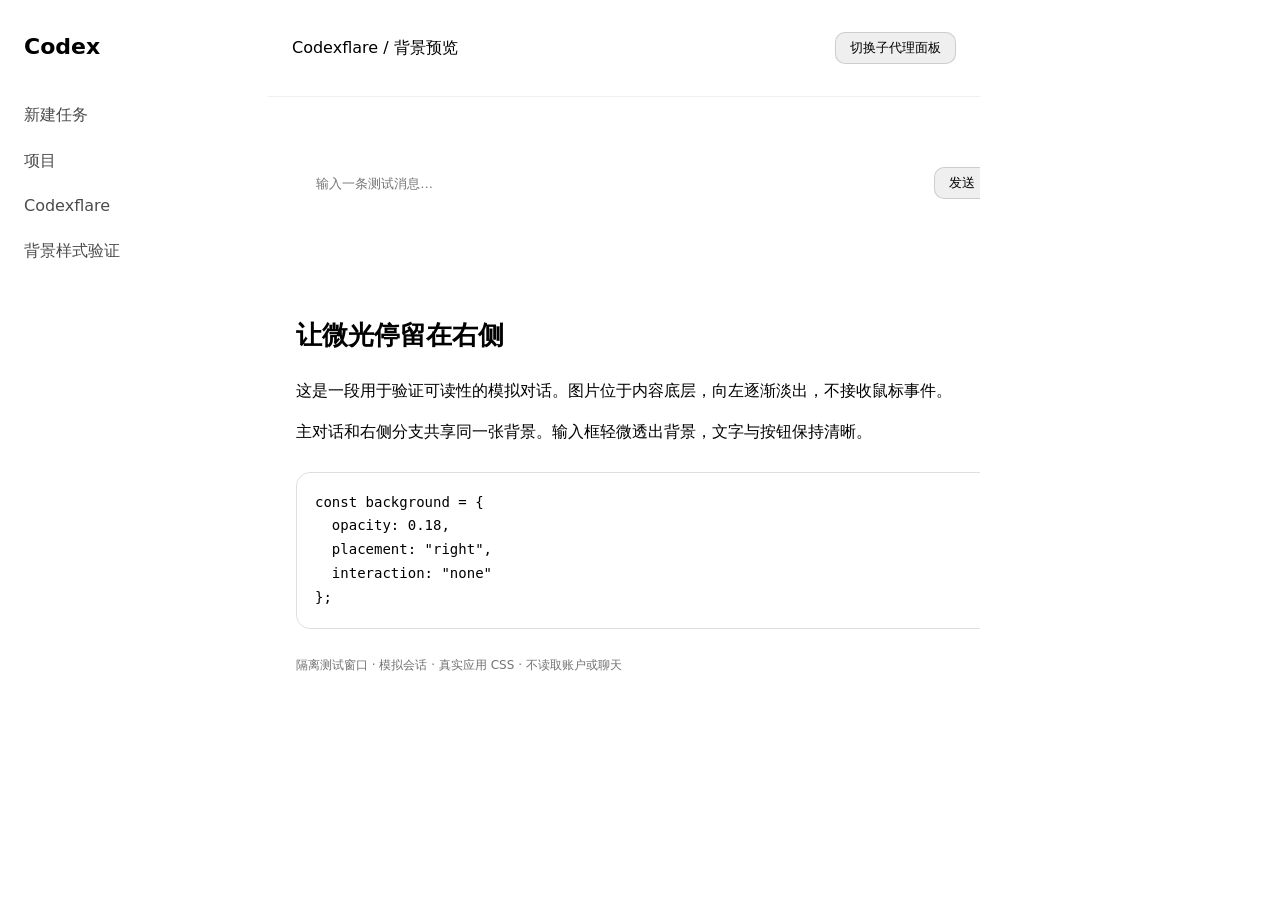
==== tests/background_fixture.html @ 4bb2a065 "feat: 完善 Codexflare 外观定制并准备 RPM 发布" ====
<!doctype html>
<html lang="zh-CN" data-theme="dark" data-codex-window-type="electron" data-app-shell-unified-tab-strip="true">
<head>
  <meta charset="utf-8">
  <meta http-equiv="Content-Security-Policy" content="default-src 'none'; style-src 'self' 'unsafe-inline'; img-src 'self'; font-src 'self'">
  <title>Codexflare · 背景隔离验证</title>
  <link rel="stylesheet" href="./assets/app-shared-f2d570e85ceb.css">
  <link rel="stylesheet" href="./assets/app-initial-c43288484373.css">
  <link rel="stylesheet" href="./assets/thread-scroll-layout-24b9bd243051.css">
  <link rel="stylesheet" href="./assets/codex-background.css">
  <style>
    html, body { margin: 0; width: 100%; height: 100%; overflow: hidden; }
    body { font: 16px/1.7 system-ui, sans-serif; color: var(--color-text-primary); display: flex; }
    #root { display: flex; width: 100%; height: 100%; min-width: 0; min-height: 0; }
    .sidebar { width: 220px; flex: none; padding: 28px 24px; background: var(--color-surface-secondary); }
    .sidebar h1 { margin: 0 0 36px; font-size: 22px; font-weight: 650; }
    .sidebar p { margin: 18px 0; opacity: .7; }
    main { --height-toolbar: 64px; }
    header { height: 64px; flex: none; padding: 16px 24px; border-bottom: 1px solid #8882; display: flex; justify-content: space-between; align-items: center; }
    ._WorkspaceContent_yl8z4_2 { position: relative; isolation: isolate; flex: 1; min-height: 0; display: flex; }
    .thread-probe { position: relative; height: 100%; min-height: 0; flex: 1; --thread-scroll-padding-bottom: 160px; --thread-composer-bottom-inset: 24px; }
    .thread-scroll-container { height: 100%; overflow: auto; display: flex; flex-direction: column-reverse; }
    .transcript { min-height: 100%; display: flex; flex-direction: column; flex-shrink: 0; }
    .conversation, .footer-content { width: min(760px, 100%); margin-inline: auto; padding: 28px; }
    .conversation { padding-top: 60px; }
    .conversation h2 { margin: 0 0 20px; font-size: 26px; font-weight: 600; }
    .conversation p { margin: 14px 0; }
    pre { border: 1px solid #8884; border-radius: 14px; padding: 18px; font: 14px/1.7 monospace; margin: 26px 0; }
    .footer-content { padding-block: 16px 0; position: relative; z-index: 10; pointer-events: auto; }
    .composer { min-height: 104px; display: flex; flex-direction: row; align-items: center; gap: 12px; padding: 18px; }
    input { flex: 1; width: 0; border: 0; outline: none; background: transparent; }
    button { border: 1px solid #8885; border-radius: 10px; padding: 6px 14px; cursor: pointer; }
    .note { font-size: 12px; opacity: .55; }
    #right-panel { position: relative; width: 400px; flex: none; min-width: 0; border-left: 1px solid var(--color-border); }
    #right-panel[hidden] { display: none; }
    #pane-frame { position: absolute; inset: 0; display: flex; flex-direction: column; }
    #pane-content { flex: 1; min-height: 0; display: flex; flex-direction: column; }
    #pane-content .conversation, #pane-content .footer-content { padding-inline: 24px; }
    #pane-content h2 { font-size: 22px; }
    #pane-content pre { font-size: 12px; }
    @media (max-width: 900px) { .sidebar { width: 150px; padding: 24px 16px; } .conversation, .footer-content { padding-inline: 24px; } .conversation { padding-top: 24px; } #right-panel { width: 310px; } }
  </style>
</head>
<body>
  <div id="root">
  <aside class="sidebar"><h1>Codex</h1><p>新建任务</p><p>项目</p><p>Codexflare</p><p>背景样式验证</p></aside>
  <main class="_MainContentSurface_yl8z4_2" data-app-shell-main-surface="default" data-theme="dark">
    <header class="probe-content"><span>Codexflare / 背景预览</span><button id="toggle-panel">切换子代理面板</button></header>
    <div class="_WorkspaceContent_yl8z4_2">
      <div class="_MainContentViewport_yl8z4_2" data-app-shell-main-content-layout="default" data-app-shell-right-panel-full-width="false">
        <div class="flex h-full min-h-0 min-w-0 flex-1 flex-col" data-app-shell-focus-area="main">
        <div class="thread-probe group/thread-scroll-layout" data-request-input-activity-root>
          <div class="thread-scroll-container flex-col-reverse"><div class="transcript">
            <section class="conversation probe-content" data-thread-find-target="conversation">
              <h2>让微光停留在右侧</h2>
              <p>这是一段用于验证可读性的模拟对话。图片位于内容底层，向左逐渐淡出，不接收鼠标事件。</p>
              <p>主对话和右侧分支共享同一张背景。输入框轻微透出背景，文字与按钮保持清晰。</p>
              <pre class="bg-surface" id="code">const background = {<br>  opacity: 0.18,<br>  placement: "right",<br>  interaction: "none"<br>};</pre>
              <p class="note">隔离测试窗口 · 模拟会话 · 真实应用 CSS · 不读取账户或聊天</p>
            </section>
            <!-- 原应用 FooterFade(part=fade) 位于滚动区的 sticky 占位层。 -->
            <div aria-hidden="true" class="pointer-events-none sticky bottom-0 z-10 mt-auto w-full shrink-0 h-[calc(var(--thread-scroll-padding-bottom)-var(--spacing)*4)]"><div id="footer-fade" aria-hidden="true" class="pointer-events-none absolute inset-x-0 -top-8 z-0 h-8 bg-gradient-to-t from-surface"></div></div>
          </div>
          <!-- 原应用 FooterFade(part=surface) 与输入框本体为同级，不清除 composer 底色。 -->
          <div class="pointer-events-none absolute inset-x-0 bottom-0 z-20 pb-(--thread-composer-bottom-inset)" data-thread-scroll-footer="true" id="footer">
            <div id="footer-surface" aria-hidden="true" class="pointer-events-none absolute inset-x-0 -top-8 z-0 bottom-0 mt-8 bg-surface"></div>
            <div class="footer-content probe-content" data-pip-obstacle="thread-footer">
              <div class="composer _ComposerLayoutRoot_15oep_2" id="composer" data-composer-layout="multiline" data-composer-radius-variant="default" data-composer-surface-variant="default"><input id="prompt" placeholder="输入一条测试消息…"><button id="send">发送</button></div>
            </div>
          </div></div>
        </div>
        </div>
      </div>
      <aside id="right-panel" data-app-shell-focus-area="right-panel" hidden>
        <div id="pane-frame" data-app-shell-pane-frame class="bg-[var(--app-shell-panel-background,var(--color-surface))]">
          <header class="probe-content">子代理 / 背景检查</header>
          <div id="pane-content" class="bg-[var(--app-shell-panel-background,var(--color-surface))]" data-app-shell-compact-page-gutter="false" data-app-shell-pane-content-viewport>
            <div class="thread-probe group/thread-scroll-layout" data-request-input-activity-root>
              <div class="thread-scroll-container flex-col-reverse"><div class="transcript">
                <section class="conversation probe-content" data-thread-find-target="conversation">
                  <h2>分支也保留背景</h2><p>这是模拟子代理对话。</p><p>两侧共享同一张背景。图片按整个工作区定位。</p>
                  <pre id="panel-code" class="bg-surface">background: transparent;<br>pointer-events: none;</pre>
                </section>
                <div aria-hidden="true" class="pointer-events-none sticky bottom-0 z-10 mt-auto w-full shrink-0 h-[calc(var(--thread-scroll-padding-bottom)-var(--spacing)*4)]"><div id="panel-footer-fade" aria-hidden="true" class="pointer-events-none absolute inset-x-0 -top-8 z-0 h-8 bg-gradient-to-t from-surface"></div></div>
              </div>
              <div class="pointer-events-none absolute inset-x-0 bottom-0 z-20 pb-(--thread-composer-bottom-inset)" data-thread-scroll-footer="true" id="panel-footer">
                <div id="panel-footer-surface" aria-hidden="true" class="pointer-events-none absolute inset-x-0 -top-8 z-0 bottom-0 mt-8 bg-surface"></div>
                <div class="footer-content probe-content" data-pip-obstacle="thread-footer">
                  <div id="panel-composer" class="composer _ComposerLayoutRoot_15oep_2" data-composer-layout="multiline" data-composer-radius-variant="default" data-composer-surface-variant="default"><input id="panel-prompt" placeholder="回复子代理…"><button id="panel-send">发送</button></div>
                </div>
              </div></div>
            </div>
          </div>
        </div>
      </aside>
    </div>
  </main>
  </div>
</body>
</html>
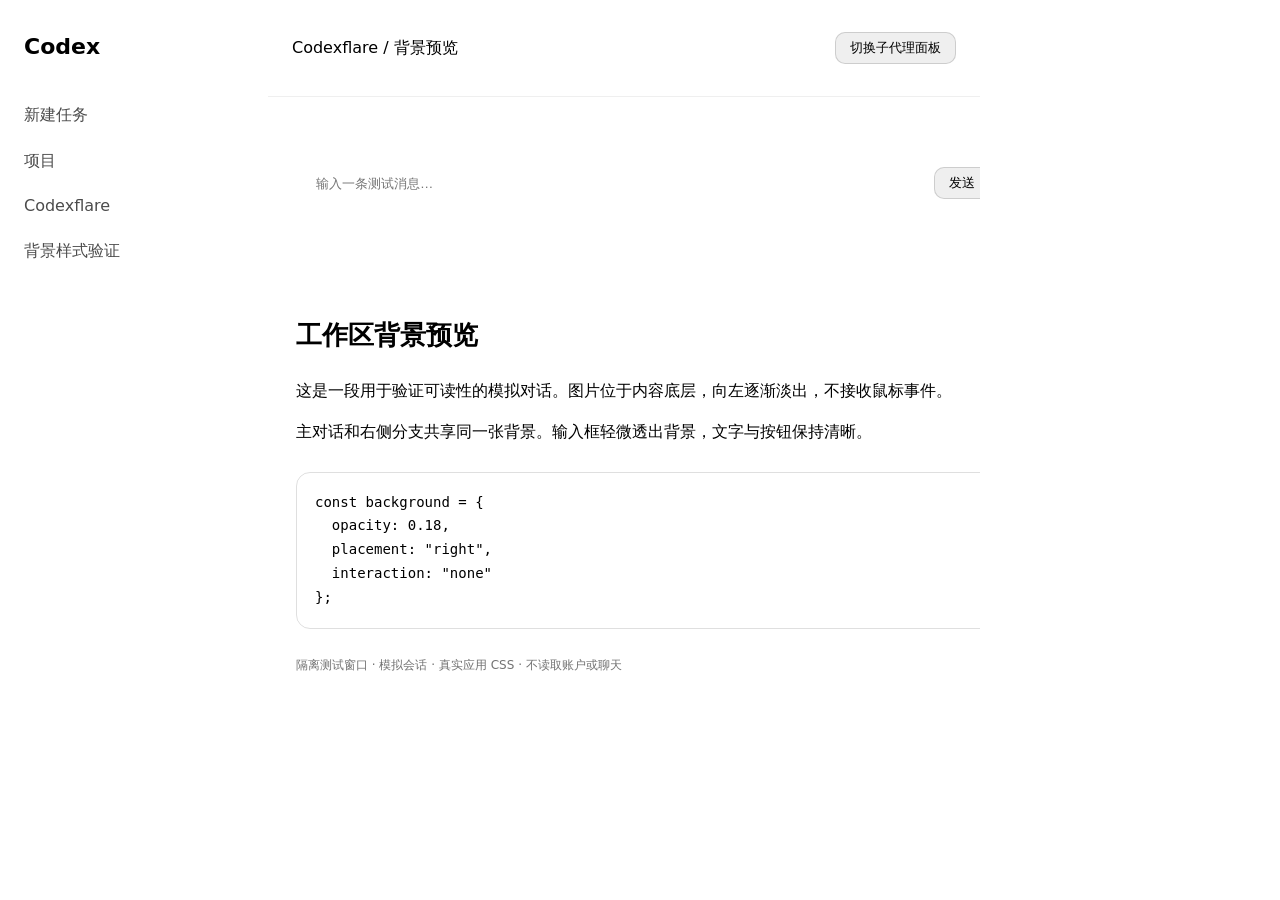
==== commit 499c362d: "docs: 重整双语 README 并补充功能截图" ====
--- a/tests/background_fixture.html
+++ b/tests/background_fixture.html
@@ -52,7 +52,7 @@
         <div class="thread-probe group/thread-scroll-layout" data-request-input-activity-root>
           <div class="thread-scroll-container flex-col-reverse"><div class="transcript">
             <section class="conversation probe-content" data-thread-find-target="conversation">
-              <h2>让微光停留在右侧</h2>
+              <h2>工作区背景预览</h2>
               <p>这是一段用于验证可读性的模拟对话。图片位于内容底层，向左逐渐淡出，不接收鼠标事件。</p>
               <p>主对话和右侧分支共享同一张背景。输入框轻微透出背景，文字与按钮保持清晰。</p>
               <pre class="bg-surface" id="code">const background = {<br>  opacity: 0.18,<br>  placement: "right",<br>  interaction: "none"<br>};</pre>
@@ -78,7 +78,7 @@
             <div class="thread-probe group/thread-scroll-layout" data-request-input-activity-root>
               <div class="thread-scroll-container flex-col-reverse"><div class="transcript">
                 <section class="conversation probe-content" data-thread-find-target="conversation">
-                  <h2>分支也保留背景</h2><p>这是模拟子代理对话。</p><p>两侧共享同一张背景。图片按整个工作区定位。</p>
+                  <h2>子代理面板</h2><p>这是模拟子代理对话。</p><p>两侧共享同一张背景。图片按整个工作区定位。</p>
                   <pre id="panel-code" class="bg-surface">background: transparent;<br>pointer-events: none;</pre>
                 </section>
                 <div aria-hidden="true" class="pointer-events-none sticky bottom-0 z-10 mt-auto w-full shrink-0 h-[calc(var(--thread-scroll-padding-bottom)-var(--spacing)*4)]"><div id="panel-footer-fade" aria-hidden="true" class="pointer-events-none absolute inset-x-0 -top-8 z-0 h-8 bg-gradient-to-t from-surface"></div></div>
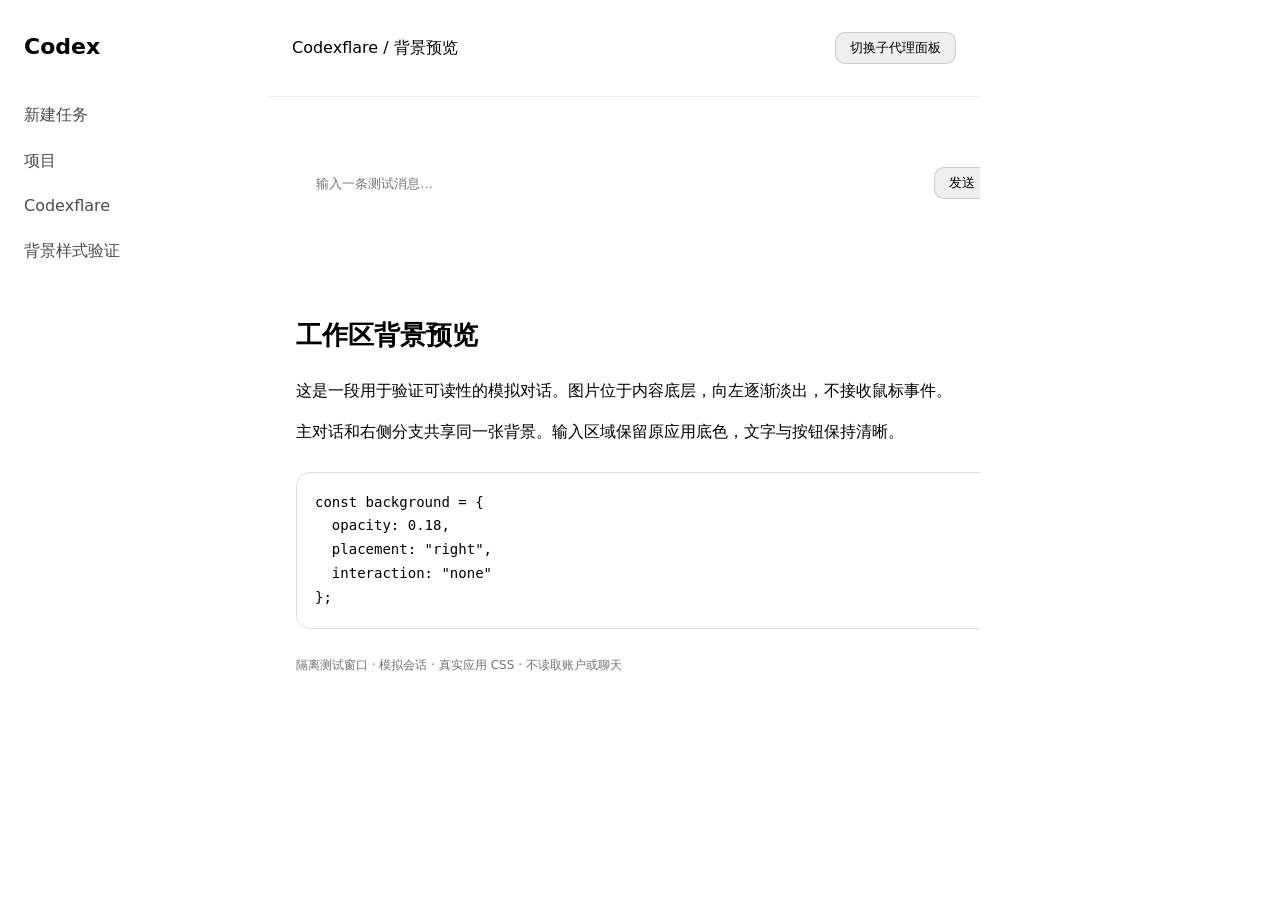
==== commit 34009ed8: "fix: 保留原会话布局并移除滚动渲染干扰 删除全会话滚动遮罩、尺寸容器和输入区模糊；补充长会话及原输入表面回归。原始卡死未在隔离测试复现，此修改作为稳定性缓解。  Co-authored-by: H" ====
--- a/tests/background_fixture.html
+++ b/tests/background_fixture.html
@@ -54,7 +54,7 @@
             <section class="conversation probe-content" data-thread-find-target="conversation">
               <h2>工作区背景预览</h2>
               <p>这是一段用于验证可读性的模拟对话。图片位于内容底层，向左逐渐淡出，不接收鼠标事件。</p>
-              <p>主对话和右侧分支共享同一张背景。输入框轻微透出背景，文字与按钮保持清晰。</p>
+              <p>主对话和右侧分支共享同一张背景。输入区域保留原应用底色，文字与按钮保持清晰。</p>
               <pre class="bg-surface" id="code">const background = {<br>  opacity: 0.18,<br>  placement: "right",<br>  interaction: "none"<br>};</pre>
               <p class="note">隔离测试窗口 · 模拟会话 · 真实应用 CSS · 不读取账户或聊天</p>
             </section>
